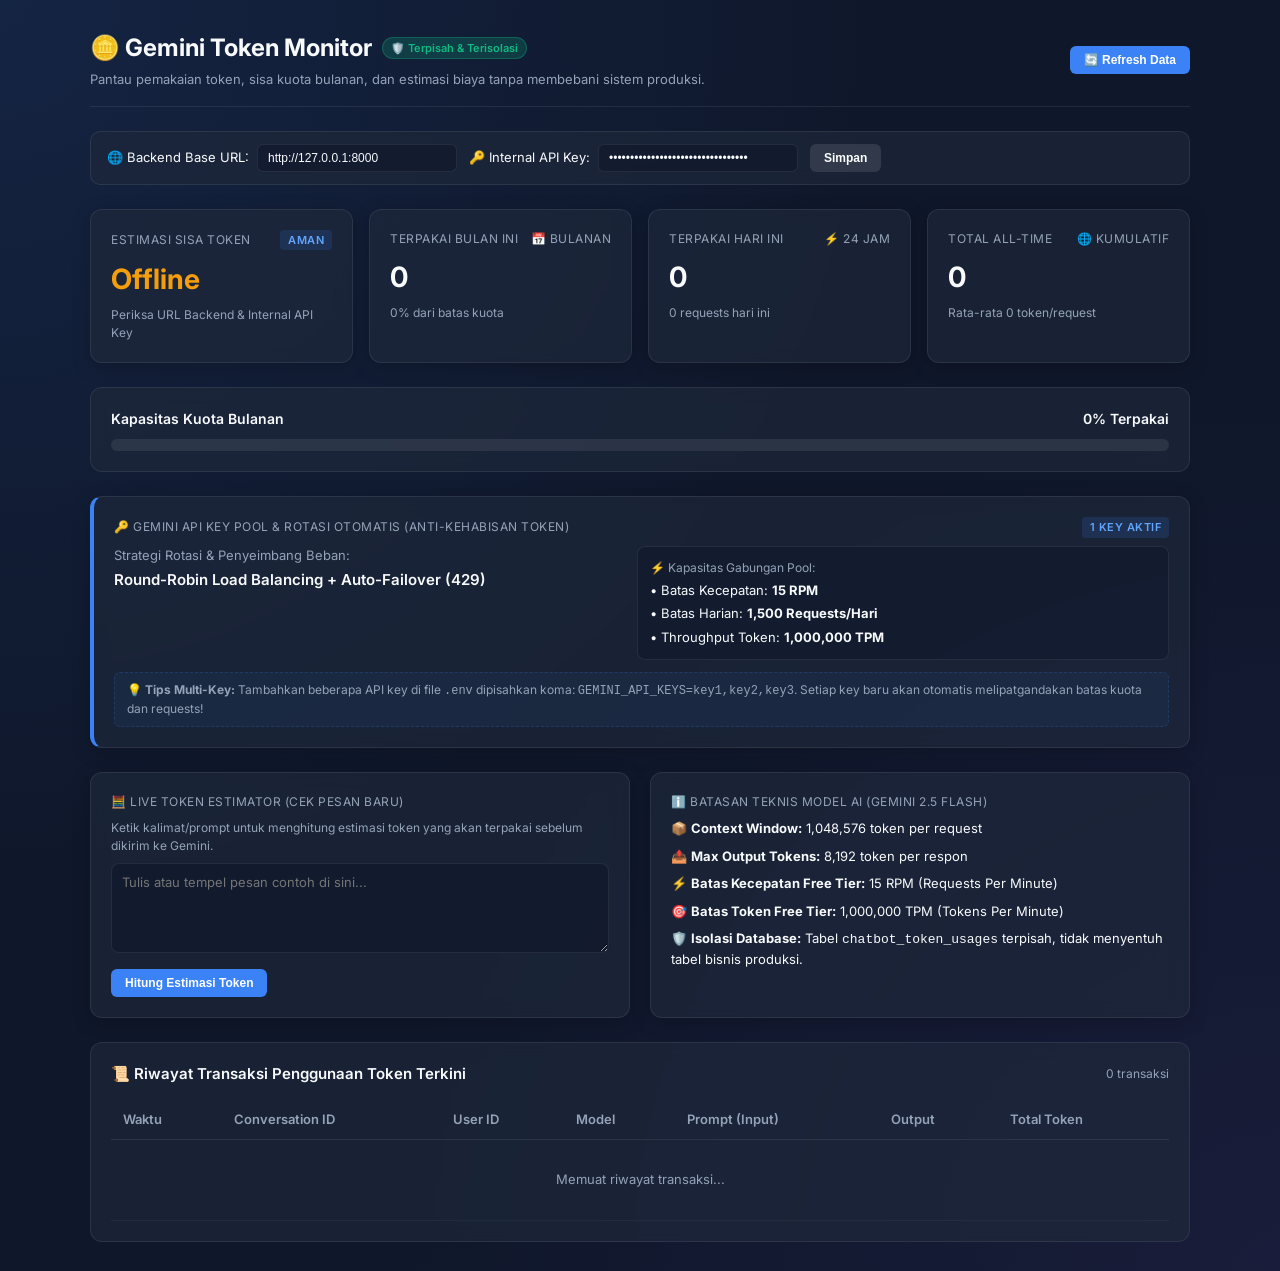
==== package-frontend/token-dashboard.html @ 502dc421 "feat: add comprehensive Gemini AI token usage tracking and monitoring features" ====
<!DOCTYPE html>
<html lang="id">
<head>
  <meta charset="UTF-8">
  <meta name="viewport" content="width=device-width, initial-scale=1.0">
  <title>Dashboard Sisa & Pemakaian Token Gemini AI (Terpisah)</title>
  <link rel="preconnect" href="https://fonts.googleapis.com">
  <link rel="preconnect" href="https://fonts.gstatic.com" crossorigin>
  <link href="https://fonts.googleapis.com/css2?family=Inter:wght@400;500;600;700&display=swap" rel="stylesheet">
  <style>
    :root {
      --bg: #0f172a;
      --card-bg: rgba(30, 41, 59, 0.7);
      --card-border: rgba(255, 255, 255, 0.08);
      --text-main: #f8fafc;
      --text-muted: #94a3b8;
      --primary: #3b82f6;
      --primary-hover: #2563eb;
      --success: #10b981;
      --warning: #f59e0b;
      --danger: #ef4444;
      --glow-blue: rgba(59, 130, 246, 0.15);
    }

    * { box-sizing: border-box; margin: 0; padding: 0; }
    body {
      font-family: 'Inter', sans-serif;
      background-color: var(--bg);
      background-image: radial-gradient(at 0% 0%, rgba(59, 130, 246, 0.12) 0px, transparent 50%),
                        radial-gradient(at 100% 100%, rgba(139, 92, 246, 0.08) 0px, transparent 50%);
      color: var(--text-main);
      min-height: 100vh;
      padding: 30px 20px;
      line-height: 1.5;
    }

    .container {
      max-width: 1100px;
      margin: 0 auto;
    }

    /* Header */
    .header {
      display: flex;
      flex-wrap: wrap;
      justify-content: space-between;
      align-items: center;
      margin-bottom: 24px;
      padding-bottom: 16px;
      border-bottom: 1px solid var(--card-border);
    }
    .title-group h1 {
      font-size: 24px;
      font-weight: 700;
      display: flex;
      align-items: center;
      gap: 10px;
    }
    .badge-isolated {
      font-size: 11px;
      background: rgba(16, 185, 129, 0.2);
      color: var(--success);
      border: 1px solid rgba(16, 185, 129, 0.3);
      padding: 2px 8px;
      border-radius: 12px;
      font-weight: 600;
    }
    .subtitle {
      font-size: 13px;
      color: var(--text-muted);
      margin-top: 4px;
    }

    /* Config Bar */
    .config-bar {
      display: flex;
      gap: 12px;
      flex-wrap: wrap;
      background: var(--card-bg);
      border: 1px solid var(--card-border);
      border-radius: 10px;
      padding: 12px 16px;
      margin-bottom: 24px;
      align-items: center;
      backdrop-filter: blur(8px);
    }
    .config-item {
      display: flex;
      align-items: center;
      gap: 8px;
      font-size: 13px;
    }
    .config-input {
      background: rgba(15, 23, 42, 0.6);
      border: 1px solid var(--card-border);
      border-radius: 6px;
      color: var(--text-main);
      padding: 6px 10px;
      font-size: 12px;
      outline: none;
      min-width: 200px;
    }
    .config-input:focus { border-color: var(--primary); }
    .btn {
      background: var(--primary);
      color: #fff;
      border: none;
      border-radius: 6px;
      padding: 7px 14px;
      font-size: 12px;
      font-weight: 600;
      cursor: pointer;
      display: inline-flex;
      align-items: center;
      gap: 6px;
      transition: all 0.2s;
    }
    .btn:hover { background: var(--primary-hover); transform: translateY(-1px); }

    /* Grid Stats */
    .stats-grid {
      display: grid;
      grid-template-columns: repeat(auto-fit, minmax(240px, 1fr));
      gap: 16px;
      margin-bottom: 24px;
    }
    .card {
      background: var(--card-bg);
      border: 1px solid var(--card-border);
      border-radius: 12px;
      padding: 20px;
      backdrop-filter: blur(8px);
      box-shadow: 0 4px 20px rgba(0, 0, 0, 0.2);
      transition: transform 0.2s;
    }
    .card:hover { transform: translateY(-2px); }
    .card-label {
      font-size: 12px;
      text-transform: uppercase;
      letter-spacing: 0.5px;
      color: var(--text-muted);
      margin-bottom: 8px;
      display: flex;
      justify-content: space-between;
      align-items: center;
    }
    .card-val {
      font-size: 28px;
      font-weight: 700;
      color: var(--text-main);
    }
    .card-val.success { color: var(--success); }
    .card-val.warning { color: var(--warning); }
    .card-val.danger { color: var(--danger); }
    .card-sub {
      font-size: 12px;
      color: var(--text-muted);
      margin-top: 6px;
    }

    /* Progress Quota Bar */
    .progress-section {
      background: var(--card-bg);
      border: 1px solid var(--card-border);
      border-radius: 12px;
      padding: 20px;
      margin-bottom: 24px;
      backdrop-filter: blur(8px);
    }
    .progress-header {
      display: flex;
      justify-content: space-between;
      align-items: center;
      margin-bottom: 10px;
      font-size: 14px;
      font-weight: 600;
    }
    .progress-track {
      height: 12px;
      background: rgba(255, 255, 255, 0.08);
      border-radius: 6px;
      overflow: hidden;
      position: relative;
    }
    .progress-fill {
      height: 100%;
      background: linear-gradient(90deg, #3b82f6, #10b981);
      border-radius: 6px;
      transition: width 0.6s ease;
      width: 0%;
    }
    .progress-fill.warning { background: linear-gradient(90deg, #3b82f6, #f59e0b); }
    .progress-fill.danger { background: linear-gradient(90deg, #f59e0b, #ef4444); }

    /* Split Section: Calculator & Info */
    .split-grid {
      display: grid;
      grid-template-columns: 1fr 1fr;
      gap: 20px;
      margin-bottom: 24px;
    }
    @media (max-width: 768px) {
      .split-grid { grid-template-columns: 1fr; }
    }

    .calc-box textarea {
      width: 100%;
      height: 90px;
      background: rgba(15, 23, 42, 0.6);
      border: 1px solid var(--card-border);
      border-radius: 8px;
      color: #fff;
      padding: 10px;
      font-family: inherit;
      font-size: 13px;
      resize: vertical;
      outline: none;
      margin-bottom: 10px;
    }
    .calc-box textarea:focus { border-color: var(--primary); }
    .calc-result {
      margin-top: 10px;
      padding: 10px;
      border-radius: 6px;
      background: rgba(59, 130, 246, 0.1);
      border: 1px solid rgba(59, 130, 246, 0.2);
      font-size: 13px;
      display: none;
    }

    /* History Table */
    .table-section {
      background: var(--card-bg);
      border: 1px solid var(--card-border);
      border-radius: 12px;
      padding: 20px;
      overflow-x: auto;
      backdrop-filter: blur(8px);
    }
    .table-header {
      display: flex;
      justify-content: space-between;
      align-items: center;
      margin-bottom: 14px;
    }
    table {
      width: 100%;
      border-collapse: collapse;
      font-size: 13px;
      text-align: left;
    }
    th {
      padding: 10px 12px;
      border-bottom: 1px solid var(--card-border);
      color: var(--text-muted);
      font-weight: 600;
    }
    td {
      padding: 10px 12px;
      border-bottom: 1px solid rgba(255, 255, 255, 0.04);
      color: var(--text-main);
    }
    tr:hover td { background: rgba(255, 255, 255, 0.02); }
    .pill {
      display: inline-block;
      padding: 2px 8px;
      border-radius: 4px;
      font-size: 11px;
      font-weight: 600;
    }
    .pill-model { background: rgba(59, 130, 246, 0.15); color: #60a5fa; }
    .empty-state { text-align: center; padding: 30px; color: var(--text-muted); }
  </style>
</head>
<body>

  <div class="container">
    <!-- Header -->
    <div class="header">
      <div class="title-group">
        <h1>🪙 Gemini Token Monitor <span class="badge-isolated">🛡️ Terpisah & Terisolasi</span></h1>
        <p class="subtitle">Pantau pemakaian token, sisa kuota bulanan, dan estimasi biaya tanpa membebani sistem produksi.</p>
      </div>
      <div>
        <button id="btn-refresh" class="btn">🔄 Refresh Data</button>
      </div>
    </div>

    <!-- Connection Bar -->
    <div class="config-bar">
      <div class="config-item">
        <span>🌐 Backend Base URL:</span>
        <input type="text" id="cfg-backend-url" class="config-input" value="http://127.0.0.1:8000" placeholder="http://127.0.0.1:8000">
      </div>
      <div class="config-item">
        <span>🔑 Internal API Key:</span>
        <input type="password" id="cfg-api-key" class="config-input" value="your_secure_internal_api_key_here" placeholder="X-Internal-API-Key">
      </div>
      <button id="btn-save-cfg" class="btn" style="background: rgba(255,255,255,0.1);">Simpan</button>
    </div>

    <!-- Top Stats Cards -->
    <div class="stats-grid">
      <!-- Sisa Token -->
      <div class="card">
        <div class="card-label">
          <span>Estimasi Sisa Token</span>
          <span id="badge-status" class="pill pill-model">Aman</span>
        </div>
        <div id="val-remaining" class="card-val success">Loading...</div>
        <div id="sub-remaining" class="card-sub">dari batas kuota bulanan</div>
      </div>

      <!-- Terpakai Bulan Ini -->
      <div class="card">
        <div class="card-label">
          <span>Terpakai Bulan Ini</span>
          <span>📅 Bulanan</span>
        </div>
        <div id="val-used-month" class="card-val">0</div>
        <div id="sub-used-month" class="card-sub">0% dari batas kuota</div>
      </div>

      <!-- Terpakai Hari Ini -->
      <div class="card">
        <div class="card-label">
          <span>Terpakai Hari Ini</span>
          <span>⚡ 24 Jam</span>
        </div>
        <div id="val-today" class="card-val">0</div>
        <div id="sub-today" class="card-sub">0 requests hari ini</div>
      </div>

      <!-- Total Sepanjang Waktu -->
      <div class="card">
        <div class="card-label">
          <span>Total All-Time</span>
          <span>🌐 Kumulatif</span>
        </div>
        <div id="val-alltime" class="card-val">0</div>
        <div id="sub-alltime" class="card-sub">Rata-rata 0 token/request</div>
      </div>
    </div>

    <!-- Quota Progress Bar -->
    <div class="progress-section">
      <div class="progress-header">
        <span>Kapasitas Kuota Bulanan</span>
        <span id="label-percent">0% Terpakai</span>
      </div>
      <div class="progress-track">
        <div id="progress-bar" class="progress-fill"></div>
      </div>
    </div>

    <!-- 🔑 Gemini API Key Pool & Rotator Card -->
    <div class="card" style="margin-bottom: 24px; border-left: 4px solid var(--primary);">
      <div class="card-label">
        <span style="display:flex; align-items:center; gap:8px;">🔑 Gemini API Key Pool & Rotasi Otomatis (Anti-Kehabisan Token)</span>
        <span id="badge-key-count" class="pill pill-model">1 Key Aktif</span>
      </div>
      <div style="display:flex; justify-content:space-between; flex-wrap:wrap; gap:16px; margin-top:8px;">
        <div style="flex: 1; min-width: 250px;">
          <div style="font-size:13px; color:var(--text-muted); margin-bottom:4px;">Strategi Rotasi & Penyeimbang Beban:</div>
          <div id="val-key-strategy" style="font-size:15px; font-weight:600; color:var(--text-main);">Round-Robin Load Balancing + Auto-Failover (429)</div>
          <div id="val-key-list" style="margin-top:10px; display:flex; gap:6px; flex-wrap:wrap;"></div>
        </div>
        <div style="flex: 1; min-width: 250px; background:rgba(15,23,42,0.5); padding:12px; border-radius:8px; border:1px solid var(--card-border);">
          <div style="font-size:12px; color:var(--text-muted); margin-bottom:4px;">⚡ Kapasitas Gabungan Pool:</div>
          <div style="font-size:13px; display:flex; flex-direction:column; gap:4px;">
            <div>• Batas Kecepatan: <b id="val-combined-rpm">15 RPM</b></div>
            <div>• Batas Harian: <b id="val-combined-rpd">1,500 Requests/Hari</b></div>
            <div>• Throughput Token: <b id="val-combined-tpm">1,000,000 TPM</b></div>
          </div>
        </div>
      </div>
      <div style="margin-top:12px; font-size:12px; color:var(--text-muted); background:rgba(59,130,246,0.06); padding:8px 12px; border-radius:6px; border:1px dashed rgba(59,130,246,0.2);">
        💡 <b>Tips Multi-Key:</b> Tambahkan beberapa API key di file <code>.env</code> dipisahkan koma: <code>GEMINI_API_KEYS=key1,key2,key3</code>. Setiap key baru akan otomatis melipatgandakan batas kuota dan requests!
      </div>
    </div>

    <!-- Live Calculator & Model Limits -->
    <div class="split-grid">
      <!-- Live Calculator -->
      <div class="card calc-box">
        <div class="card-label">🧮 Live Token Estimator (Cek Pesan Baru)</div>
        <p style="font-size: 12px; color: var(--text-muted); margin-bottom: 8px;">
          Ketik kalimat/prompt untuk menghitung estimasi token yang akan terpakai sebelum dikirim ke Gemini.
        </p>
        <textarea id="calc-input" placeholder="Tulis atau tempel pesan contoh di sini..."></textarea>
        <button id="btn-calc" class="btn">Hitung Estimasi Token</button>
        <div id="calc-result" class="calc-result"></div>
      </div>

      <!-- Model Specifications -->
      <div class="card">
        <div class="card-label">ℹ️ Batasan Teknis Model AI (Gemini 2.5 Flash)</div>
        <ul style="list-style: none; font-size: 13px; display: flex; flex-direction: column; gap: 8px; margin-top: 8px;">
          <li>📦 <b>Context Window:</b> 1,048,576 token per request</li>
          <li>📤 <b>Max Output Tokens:</b> 8,192 token per respon</li>
          <li>⚡ <b>Batas Kecepatan Free Tier:</b> 15 RPM (Requests Per Minute)</li>
          <li>🎯 <b>Batas Token Free Tier:</b> 1,000,000 TPM (Tokens Per Minute)</li>
          <li>🛡️ <b>Isolasi Database:</b> Tabel <code>chatbot_token_usages</code> terpisah, tidak menyentuh tabel bisnis produksi.</li>
        </ul>
      </div>
    </div>

    <!-- History Table -->
    <div class="table-section">
      <div class="table-header">
        <div style="font-size: 15px; font-weight: 600;">📜 Riwayat Transaksi Penggunaan Token Terkini</div>
        <span id="history-total" style="font-size: 12px; color: var(--text-muted);">0 transaksi</span>
      </div>
      <table>
        <thead>
          <tr>
            <th>Waktu</th>
            <th>Conversation ID</th>
            <th>User ID</th>
            <th>Model</th>
            <th>Prompt (Input)</th>
            <th>Output</th>
            <th>Total Token</th>
          </tr>
        </thead>
        <tbody id="history-tbody">
          <tr>
            <td colspan="7" class="empty-state">Memuat riwayat transaksi...</td>
          </tr>
        </tbody>
      </table>
    </div>
  </div>

  <script>
    const STORAGE_KEY_URL = 'chatbot_token_backend_url';
    const STORAGE_KEY_KEY = 'chatbot_token_api_key';

    const inputUrl = document.getElementById('cfg-backend-url');
    const inputKey = document.getElementById('cfg-api-key');

    // Load saved settings
    if (localStorage.getItem(STORAGE_KEY_URL)) inputUrl.value = localStorage.getItem(STORAGE_KEY_URL);
    if (localStorage.getItem(STORAGE_KEY_KEY)) inputKey.value = localStorage.getItem(STORAGE_KEY_KEY);

    document.getElementById('btn-save-cfg').addEventListener('click', () => {
      localStorage.setItem(STORAGE_KEY_URL, inputUrl.value.trim());
      localStorage.setItem(STORAGE_KEY_KEY, inputKey.value.trim());
      loadData();
    });

    document.getElementById('btn-refresh').addEventListener('click', loadData);

    async function loadData() {
      const baseUrl = inputUrl.value.trim().replace(/\/+$/, '');
      const apiKey = inputKey.value.trim();

      try {
        const res = await fetch(`${baseUrl}/api/v1/ai/tokens/summary`, {
          headers: {
            'X-Internal-API-Key': apiKey,
            'Accept': 'application/json'
          }
        });

        if (!res.ok) throw new Error(`HTTP ${res.status}`);
        const data = await res.json();
        renderSummary(data);
      } catch (err) {
        console.warn('Gagal memuat ringkasan token:', err);
        document.getElementById('val-remaining').innerText = 'Offline';
        document.getElementById('val-remaining').className = 'card-val warning';
        document.getElementById('sub-remaining').innerText = 'Periksa URL Backend & Internal API Key';
      }

      // Load History
      try {
        const resHistory = await fetch(`${baseUrl}/api/v1/ai/tokens/history?limit=15`, {
          headers: {
            'X-Internal-API-Key': apiKey,
            'Accept': 'application/json'
          }
        });
        if (resHistory.ok) {
          const histData = await resHistory.json();
          renderHistory(histData.data || {});
        }
      } catch (err) {
        console.warn('Gagal memuat riwayat:', err);
      }
    }

    function renderSummary(data) {
      const q = data.quota || {};
      const u = data.usage || {};

      // Sisa Token
      const remVal = document.getElementById('val-remaining');
      const remSub = document.getElementById('sub-remaining');
      const badge = document.getElementById('badge-status');

      if (q.remaining_tokens !== null) {
        remVal.innerText = Number(q.remaining_tokens).toLocaleString();
        remSub.innerText = `dari batas kuota ${Number(q.monthly_limit).toLocaleString()} token`;
      } else {
        remVal.innerText = 'Unlimited';
        remSub.innerText = 'Batas kuota tidak dibatasi (0)';
      }

      badge.innerText = q.status_label || 'Aman';
      remVal.className = 'card-val ' + (q.status === 'exceeded' ? 'danger' : (q.status === 'warning' ? 'warning' : 'success'));

      // Terpakai Bulan Ini
      document.getElementById('val-used-month').innerText = Number(q.used_this_month || 0).toLocaleString();
      document.getElementById('sub-used-month').innerText = `${q.used_percentage || 0}% terpakai`;

      // Terpakai Hari Ini
      const today = u.today || {};
      document.getElementById('val-today').innerText = Number(today.total || 0).toLocaleString();
      document.getElementById('sub-today').innerText = `${Number(today.requests || 0)} requests hari ini`;

      // All Time
      const allTime = u.all_time || {};
      document.getElementById('val-alltime').innerText = Number(allTime.total || 0).toLocaleString();
      document.getElementById('sub-alltime').innerText = `Rata-rata ${u.avg_tokens_per_request || 0} token/request`;

      // Progress Bar
      const pBar = document.getElementById('progress-bar');
      const pLabel = document.getElementById('label-percent');
      const pct = Math.min(100, q.used_percentage || 0);
      pBar.style.width = pct + '%';
      pLabel.innerText = `${pct}% Terpakai (${Number(q.used_this_month || 0).toLocaleString()} / ${Number(q.monthly_limit || 0).toLocaleString()})`;
      pBar.className = 'progress-fill ' + (q.status === 'exceeded' ? 'danger' : (q.status === 'warning' ? 'warning' : ''));

      // 🔑 Key Pool & Rotator Data
      const kp = data.key_pool || {};
      const totalKeys = kp.total_keys || 1;
      document.getElementById('badge-key-count').innerText = `${totalKeys} Key Aktif`;
      document.getElementById('val-key-strategy').innerText = kp.rotation_strategy || 'Single Key Mode';

      const keyListDiv = document.getElementById('val-key-list');
      if (Array.isArray(kp.keys) && kp.keys.length > 0) {
        keyListDiv.innerHTML = kp.keys.map(k => `
          <span style="font-size:11px; font-family:monospace; background:rgba(255,255,255,0.08); padding:3px 8px; border-radius:4px; border:1px solid rgba(255,255,255,0.1);">
            🔑 ${k.masked}
          </span>
        `).join('');
      } else {
        keyListDiv.innerHTML = '<span style="font-size:12px; color:var(--text-muted);">Default API Key</span>';
      }

      const limits = data.model_limits || {};
      document.getElementById('val-combined-rpm').innerText = limits.combined_rpm || '15 RPM';
      document.getElementById('val-combined-rpd').innerText = limits.combined_rpd || '1,500 RPD';
      document.getElementById('val-combined-tpm').innerText = limits.combined_tpm || '1,000,000 TPM';
    }

    function renderHistory(hist) {
      const tbody = document.getElementById('history-tbody');
      const items = hist.data || [];
      document.getElementById('history-total').innerText = `${hist.total || items.length} transaksi tercatat`;

      if (items.length === 0) {
        tbody.innerHTML = '<tr><td colspan="7" class="empty-state">Belum ada riwayat transaksi token. Chatbot siap digunakan!</td></tr>';
        return;
      }

      tbody.innerHTML = items.map(item => `
        <tr>
          <td><small>${item.created_at ? new Date(item.created_at).toLocaleTimeString() : '-'}</small></td>
          <td><code>${item.conversation_id || '-'}</code></td>
          <td>${item.user_id || 'guest'}</td>
          <td><span class="pill pill-model">${item.model || 'gemini-2.5-flash'}</span></td>
          <td>${Number(item.prompt_tokens || 0).toLocaleString()}</td>
          <td>${Number(item.completion_tokens || 0).toLocaleString()}</td>
          <td><b>${Number(item.total_tokens || 0).toLocaleString()}</b></td>
        </tr>
      `).join('');
    }

    // Live Token Estimator
    document.getElementById('btn-calc').addEventListener('click', async () => {
      const text = document.getElementById('calc-input').value.trim();
      const resDiv = document.getElementById('calc-result');
      if (!text) {
        resDiv.style.display = 'none';
        return;
      }

      const baseUrl = inputUrl.value.trim().replace(/\/+$/, '');
      const apiKey = inputKey.value.trim();

      resDiv.style.display = 'block';
      resDiv.innerText = 'Menghitung estimasi token...';

      try {
        const res = await fetch(`${baseUrl}/api/v1/ai/tokens/count`, {
          method: 'POST',
          headers: {
            'Content-Type': 'application/json',
            'X-Internal-API-Key': apiKey,
            'Accept': 'application/json'
          },
          body: JSON.stringify({ text })
        });

        const data = await res.json();
        resDiv.innerHTML = `
          🪙 <b>Estimasi Token: ${data.total_tokens} token</b><br>
          <small>Panjang Karakter: ${data.char_count} | Metode: ${data.method === 'gemini_api_live' ? 'Gemini API Live' : 'Heuristik Cepat'}</small>
        `;
      } catch (err) {
        // Fallback hitung lokal
        const estTokens = Math.max(1, Math.ceil(text.length / 3.5));
        resDiv.innerHTML = `🪙 <b>Estimasi Lokal: ~${estTokens} token</b> (${text.length} karakter)`;
      }
    });

    // Auto-load on open
    window.addEventListener('DOMContentLoaded', loadData);
  </script>
</body>
</html>
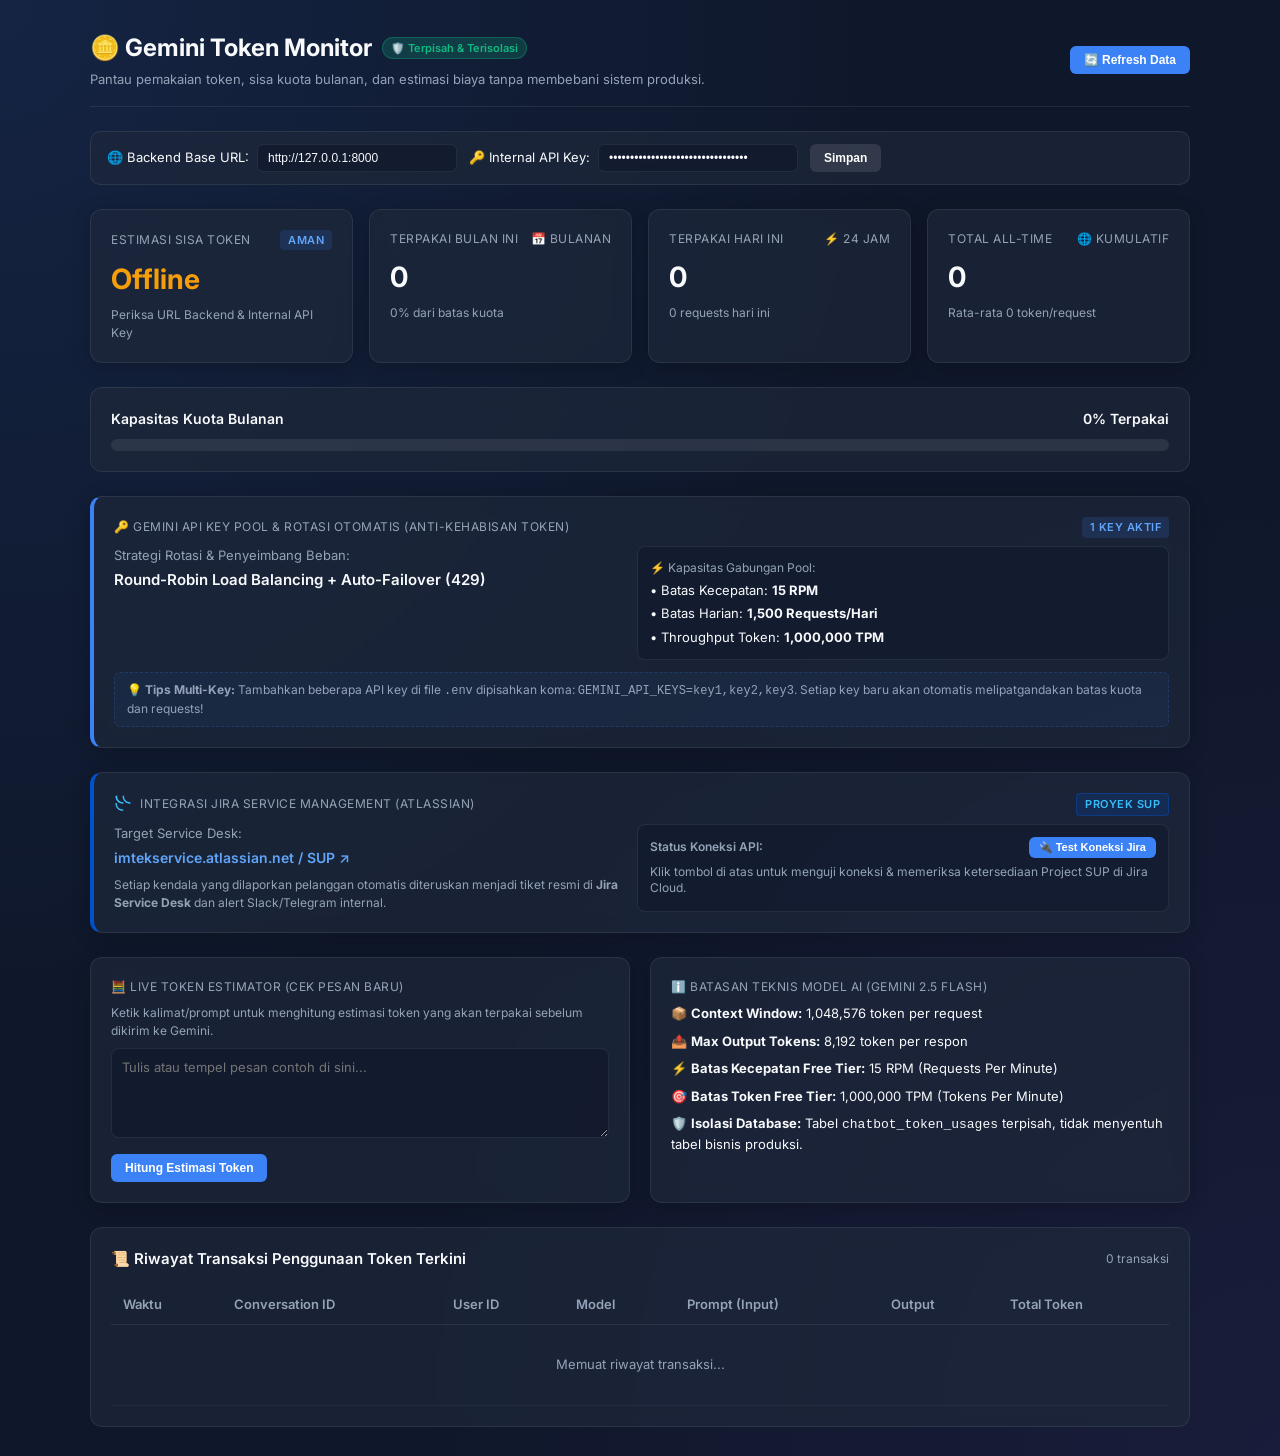
==== commit 59b82737: "feat: integrate Jira service desk and Slack notifications into chatbot ticketing system" ====
--- a/package-frontend/token-dashboard.html
+++ b/package-frontend/token-dashboard.html
@@ -379,6 +379,39 @@
       </div>
     </div>
 
+    <!-- 🌐 Jira Service Management (Proyek SUP) -->
+    <div class="card" style="margin-bottom: 24px; border-left: 4px solid #0052cc;">
+      <div class="card-label">
+        <span style="display:flex; align-items:center; gap:8px;">
+          <svg width="18" height="18" viewBox="0 0 24 24" fill="#38bdf8"><path d="M11.53 2c0 5.25 4.28 9.53 9.53 9.53h.94v-1.88h-.94c-4.22 0-7.65-3.43-7.65-7.65V1.06h-1.88V2zm-9.53 9.53c0 5.25 4.28 9.53 9.53 9.53h.94v-1.88h-.94c-4.22 0-7.65-3.43-7.65-7.65v-.94H2v.94zm0-9.53c0 5.25 4.28 9.53 9.53 9.53h.94V9.65h-.94C7.81 9.65 4.38 6.22 4.38 2V1.06H2V2z"/></svg>
+          Integrasi Jira Service Management (Atlassian)
+        </span>
+        <span id="badge-jira-status" class="pill" style="background: rgba(0, 82, 204, 0.2); color: #38bdf8; border: 1px solid rgba(0, 82, 204, 0.4);">Proyek SUP</span>
+      </div>
+      <div style="display:flex; justify-content:space-between; flex-wrap:wrap; gap:16px; margin-top:8px;">
+        <div style="flex: 1; min-width: 250px;">
+          <div style="font-size:13px; color:var(--text-muted); margin-bottom:4px;">Target Service Desk:</div>
+          <div style="font-size:14px; font-weight:600; color:var(--text-main);">
+            <a href="https://imtekservice.atlassian.net/jira/servicedesk/projects/SUP/getting-started" target="_blank" rel="noopener noreferrer" style="color: #60a5fa; text-decoration: none;">
+              imtekservice.atlassian.net / SUP ↗
+            </a>
+          </div>
+          <div style="margin-top: 8px; font-size: 12px; color: var(--text-muted); line-height: 1.5;">
+            Setiap kendala yang dilaporkan pelanggan otomatis diteruskan menjadi tiket resmi di <b>Jira Service Desk</b> dan alert Slack/Telegram internal.
+          </div>
+        </div>
+        <div style="flex: 1; min-width: 280px; background:rgba(15,23,42,0.5); padding:12px; border-radius:8px; border:1px solid var(--card-border);">
+          <div style="display: flex; justify-content: space-between; align-items: center; margin-bottom: 6px;">
+            <div style="font-size:12px; color:var(--text-muted); font-weight:600;">Status Koneksi API:</div>
+            <button id="btn-test-jira" class="btn" style="padding: 4px 10px; font-size: 11px;">🔌 Test Koneksi Jira</button>
+          </div>
+          <div id="jira-test-result" style="font-size:12px; color:var(--text-muted); line-height: 1.4;">
+            Klik tombol di atas untuk menguji koneksi & memeriksa ketersediaan Project SUP di Jira Cloud.
+          </div>
+        </div>
+      </div>
+    </div>
+
     <!-- Live Calculator & Model Limits -->
     <div class="split-grid">
       <!-- Live Calculator -->
@@ -616,6 +649,52 @@
       }
     });
 
+    // Test Koneksi Jira Service Desk
+    document.getElementById('btn-test-jira').addEventListener('click', async () => {
+      const resDiv = document.getElementById('jira-test-result');
+      const badge = document.getElementById('badge-jira-status');
+      const baseUrl = inputUrl.value.trim().replace(/\/+$/, '');
+      const apiKey = inputKey.value.trim();
+
+      resDiv.innerHTML = '<span style="color:#60a5fa;">⏳ Menghubungi Atlassian Jira Cloud REST API...</span>';
+
+      try {
+        const res = await fetch(`${baseUrl}/api/v1/jira/test-connection`, {
+          method: 'POST',
+          headers: {
+            'X-Internal-API-Key': apiKey,
+            'Accept': 'application/json'
+          }
+        });
+
+        const data = await res.json();
+        if (data.success) {
+          badge.style.background = 'rgba(16, 185, 129, 0.2)';
+          badge.style.color = '#10b981';
+          badge.style.border = '1px solid rgba(16, 185, 129, 0.4)';
+          badge.innerText = 'Connected: SUP';
+
+          resDiv.innerHTML = `
+            <div style="color: #10b981; font-weight:600; margin-bottom:4px;">✓ Terhubung ke ${data.project_name} (${data.project_key})</div>
+            <div>User: <b>${data.user.displayName}</b> (${data.user.emailAddress})</div>
+            <div style="color:#94a3b8; font-size:11px; margin-top:2px;">Tipe Issue Tersedia: ${data.available_issue_types.map(t => t.name).slice(0, 4).join(', ')}</div>
+          `;
+        } else {
+          badge.style.background = 'rgba(239, 68, 68, 0.2)';
+          badge.style.color = '#ef4444';
+          badge.style.border = '1px solid rgba(239, 68, 68, 0.4)';
+          badge.innerText = 'Error / Belum Diisi';
+
+          resDiv.innerHTML = `
+            <div style="color: #ef4444; font-weight:600; margin-bottom:2px;">✗ ${data.message || 'Koneksi gagal'}</div>
+            <div style="color:#94a3b8; font-size:11px;">Pastikan JIRA_USER_EMAIL & JIRA_API_TOKEN sudah diisi di .env</div>
+          `;
+        }
+      } catch (err) {
+        resDiv.innerHTML = `<span style="color:#ef4444;">✗ Gagal menghubungi backend endpoint: ${err.message}</span>`;
+      }
+    });
+
     // Auto-load on open
     window.addEventListener('DOMContentLoaded', loadData);
   </script>
